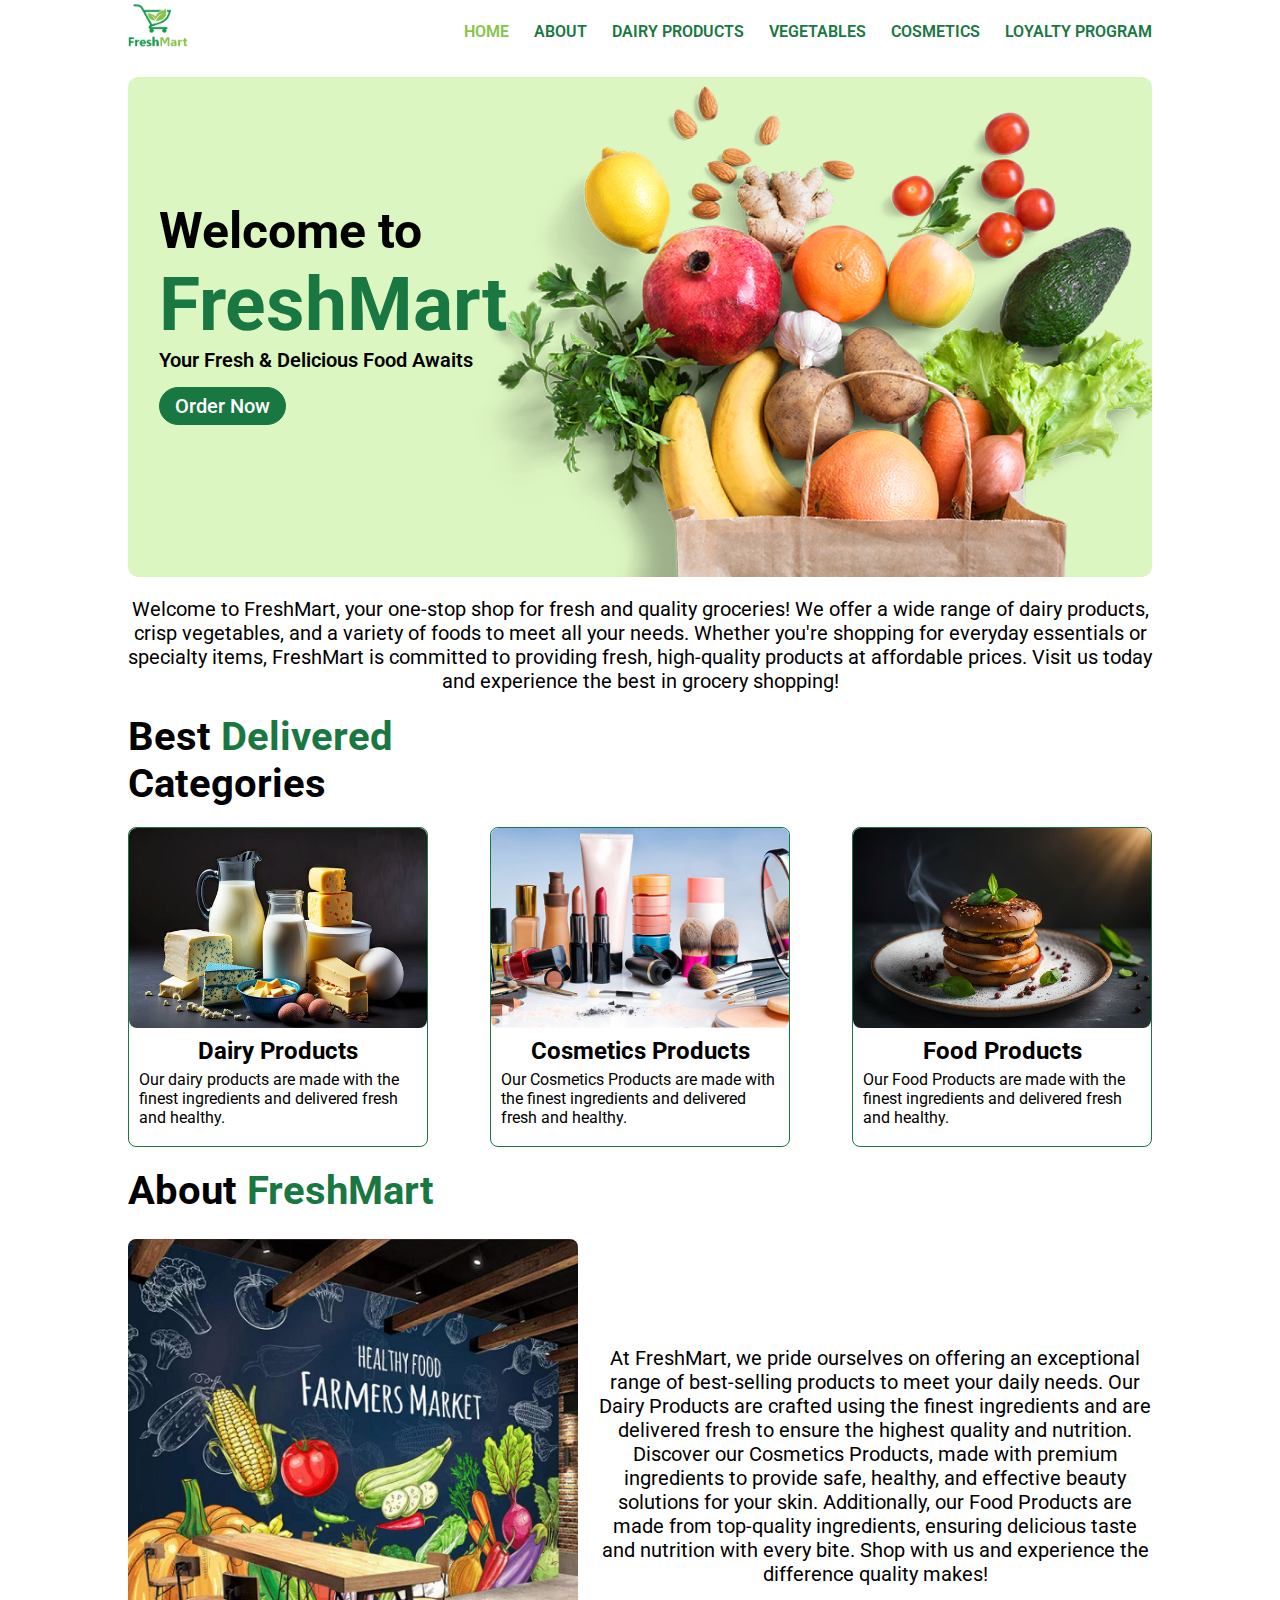
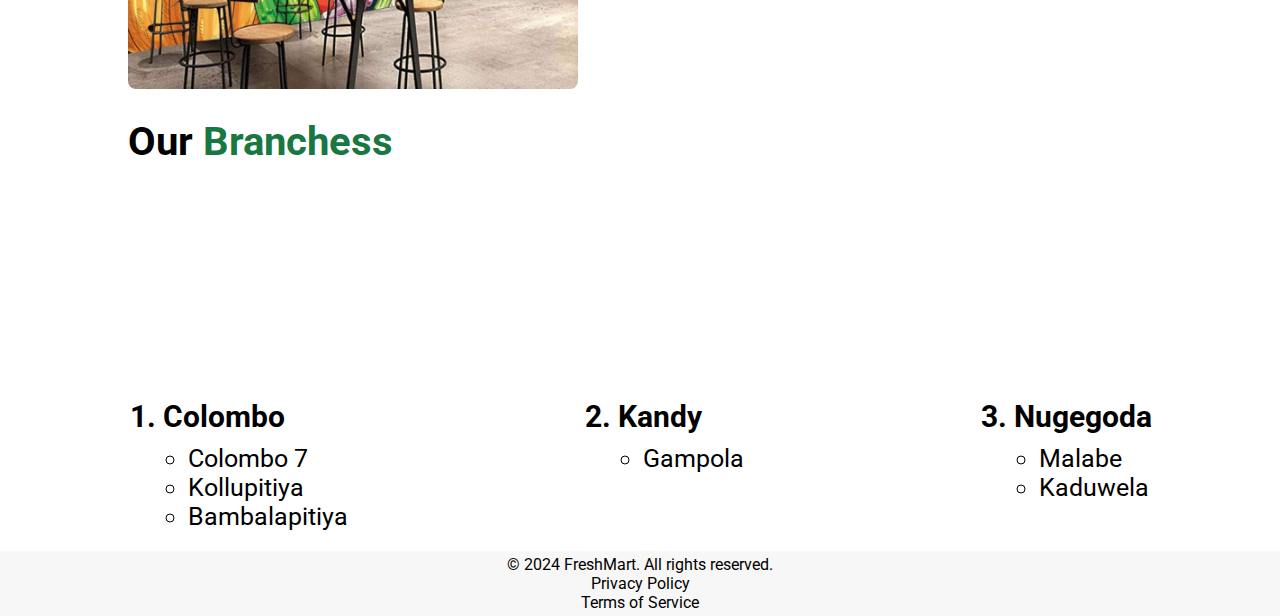
==== index.html @ 796b3b75 "add file" ====
<!DOCTYPE html>
<html lang="en">
  <head>
    <meta charset="UTF-8" />
    <meta name="viewport" content="width=device-width, initial-scale=1.0" />
    <title>FreshMart | Home</title>
    <link rel="stylesheet" href="/css/Nav.css" />
    <link rel="stylesheet" href="./css/styles.css" />
  </head>
  <body>
    <!--NavBar-->
    <header class="header">
      <nav class="navbar">
        <a href="#" class="nav-logo">
          <img src="./images/logo.png" alt="logo" class="nav-logo" />
        </a>
        <ul class="nav-menu">
          <li class="nav-item nav_li">
            <a href="./index.html" class="nav-link active_nav">Home</a>
          </li>
          <li class="nav-item nav_li">
            <a href="./about.html" class="nav-link">About</a>
          </li>
          <li class="nav-item nav_li">
            <a href="./dairy.html" class="nav-link">Dairy Products</a>
          </li>
          <li class="nav-item nav_li">
            <a href="./vegetables.html" class="nav-link">Vegetables</a>
          </li>
          <li class="nav-item nav_li">
            <a href="./cosmetics.html" class="nav-link">Cosmetics</a>
          </li>
          <li class="nav-item nav_li">
            <a href="./loyalty.html" class="nav-link">Loyalty Program</a>
          </li>
        </ul>
        <div class="hamburger">
          <span class="bar"></span>
          <span class="bar"></span>
          <span class="bar"></span>
        </div>
      </nav>
    </header>
    <!--Body-->
    <div class="contatiner">
      <!--Main Img-->
      <div class="backimg_main">
        <div class="details_home">
          <h1 class="bk_topic">
            <span
              >Welcome to <br />
              <span class="sub_topic">FreshMart</span></span
            >
          </h1>
          <p class="subpara">Your Fresh & Delicious Food Awaits</p>
          <button class="btnorder">Order Now</button>
        </div>
      </div>
      <!--Main Para-->
      <div class="main_para">
        <p>
          Welcome to FreshMart, your one-stop shop for fresh and quality
          groceries! We offer a wide range of dairy products, crisp vegetables,
          and a variety of foods to meet all your needs. Whether you're shopping
          for everyday essentials or specialty items, FreshMart is committed to
          providing fresh, high-quality products at affordable prices. Visit us
          today and experience the best in grocery shopping!
        </p>
      </div>
      <!--Categories-->
      <div>
        <h1 class="cat_topic_title">
          Best <span class="cat_sub">Delivered </span> <br />Categories
        </h1>

        <div class="cart_cat">
          <div class="card_catagory">
            <img src="./images/diry.jpg" alt="dairy" class="category_img" />
            <h2 class="cat_topic">Dairy Products</h2>
            <p class="para_card">
              Our dairy products are made with the finest ingredients and
              delivered fresh and healthy.
            </p>
          </div>
          <div class="card_catagory">
            <img src="./images/cos.jpg" alt="dairy" class="category_img" />
            <h2 class="cat_topic">Cosmetics Products</h2>
            <p class="para_card">
              Our Cosmetics Products are made with the finest ingredients and
              delivered fresh and healthy.
            </p>
          </div>
          <div class="card_catagory">
            <img src="./images/bun.jpg" alt="dairy" class="category_img" />
            <h2 class="cat_topic">Food Products</h2>
            <p class="para_card">
              Our Food Products are made with the finest ingredients and
              delivered fresh and healthy.
            </p>
          </div>
        </div>
      </div>
      <!--About-->
      <h1 class="cat_topic_title">
        About <span class="cat_sub">FreshMart </span>
      </h1>
      <div class="secontse">
        <div>
          <img src="./images/subimg.jpg" class="img_sub" />
        </div>
        <div>
          <p class="main_para">
            At FreshMart, we pride ourselves on offering an exceptional range of
            best-selling products to meet your daily needs. Our Dairy Products
            are crafted using the finest ingredients and are delivered fresh to
            ensure the highest quality and nutrition. Discover our Cosmetics
            Products, made with premium ingredients to provide safe, healthy,
            and effective beauty solutions for your skin. Additionally, our Food
            Products are made from top-quality ingredients, ensuring delicious
            taste and nutrition with every bite. Shop with us and experience the
            difference quality makes!
          </p>
        </div>
      </div>
      <!--Branchess-->
      <div>
        <h1 class="cat_topic_title">
          Our <span class="cat_sub">Branchess </span>
        </h1>
        <div>
          <iframe
            src="https://www.google.com/maps/embed?pb=!1m18!1m12!1m3!1d2028245.9052588923!2d77.59470209375!3d6.84041260000002!2m3!1f0!2f0!3f0!3m2!1i1024!2i768!4f13.1!3m3!1m2!1s0x3ae25b835bd24e77%3A0xa6f17f1f7ad6269d!2sFresh%20Mart%20Supermarket!5e0!3m2!1sen!2slk!4v1722958493032!5m2!1sen!2slk"
            class="map_fun"
          ></iframe>
        </div>
        <div class="main_branch">
          <ol class="box_set">
            <div class="box_count">
              <li class="h_topic">Colombo</li>
              <ul class="s_topic">
                <li>Colombo 7</li>
                <li>Kollupitiya</li>
                <li>Bambalapitiya</li>
              </ul>
            </div>
            <div class="box_count">
              <li class="h_topic">Kandy</li>
              <ul class="s_topic">
                <li>Gampola</li>
              </ul>
            </div>
            <div class="box_count">
              <li class="h_topic">Nugegoda</li>
              <ul class="s_topic">
                <li>Malabe</li>
                <li>Kaduwela</li>
              </ul>
            </div>
          </ol>
        </div>
      </div>
    </div>
    <!--Footer-->
    <footer>
      <p>&copy; 2024 FreshMart. All rights reserved.</p>
      <ul>
        <li class="nav_li">Privacy Policy</li>
        <li class="nav_li">Terms of Service</li>
      </ul>
    </footer>
    <script src="./js/script.js"></script>
  </body>
</html>
---- css/Nav.css ----
@import url("https://fonts.googleapis.com/css2?family=Roboto:ital,wght@0,500;1,400&display=swap");

* {
  margin: 0;
  padding: 0;
  box-sizing: border-box;
  font-family: "Roboto", sans-serif;
}

html {
  font-family: "Roboto", sans-serif;
}

.nav_li {
  list-style: none;
}

a {
  text-decoration: none;
  font-size: 25px;
}

/* .header {
  background-color: white;
} */

.navbar {
  display: flex;
  justify-content: space-between;
  align-items: center;
  padding: 4px 10%;
  font-size: 25px;
}

.hamburger {
  display: none;
}

.bar {
  display: block;
  width: 25px;
  height: 3px;
  margin: 5px auto;
  -webkit-transition: all 0.3s ease-in-out;
  transition: all 0.3s ease-in-out;
  background-color: #fff;
}

.nav-menu {
  display: flex;
  gap: 25px;
  justify-content: space-between;
  align-items: center;
}

.nav-link {
  font-size: 16px;
  font-weight: 600;
  color: #197742;
  text-transform: uppercase;
}

.nav-link:hover {
  color: #86c447;
}
.active_nav{
  color: #86c447;
}
.nav-logo {
  width: 60px;
}

footer {
  padding: 4px 10%;
  text-align: center;
  background-color: rgba(128, 128, 128, 0.066);
  cursor: pointer;
}
@media only screen and (max-width: 768px) {
  .nav-menu {
    position: fixed;
    left: -100%;
    top: 5rem;
    flex-direction: column;
    background-color: #197742;
    width: 60%;
    border-radius: 0 10px 10px 0;
    text-align: start;
    padding: 25px;
    align-items: start;
    color: white;
    z-index: 100000000000000;
    transition: 0.3s;
    box-shadow: 0 10px 27px rgba(0, 0, 0, 0.05);
  }
  .navbar {
    padding: 20px;
  }

  .nav-link {
    color: white;
    font-size: 20px;
    font-weight: 500;
  }

  .nav-menu.active {
    left: 0;
  }
  .bar {
    border-radius: 100px;
    background-color: #197742;
    color: #197742;
    border: 3px solid #197742;
    width: 30px;
  }

  .nav-item {
    margin: 0;
    gap: 2px;
  }

  .hamburger {
    display: block;
    cursor: pointer;
  }

  .hamburger.active .bar:nth-child(2) {
    opacity: 0;
  }

  .hamburger.active .bar:nth-child(1) {
    transform: translateY(8px) rotate(45deg);
  }

  .hamburger.active .bar:nth-child(3) {
    transform: translateY(-8px) rotate(-45deg);
  }
}
---- css/styles.css ----
.contatiner {
  padding: 20px 10%;
}
.backimg_main {
  background-image: url(../images/back.png);
  background-size: cover;
  height: 500px;
  background-position: center center;
  object-fit: fill;
  border-radius: 10px;
  width: 100%;
}
.cen {
  text-align: center;
}
.bk_topic {
  font-size: 50px;
}
.sub_topic {
  color: #197742;
  font-size: 75px;
}
.subpara {
  font-size: 20px;
  font-weight: 600;
}
.new_btnorder {
  margin: 1px auto;
  display: block;
  width: 90%;
}

.btnorder {
  font-size: 20px;
  font-weight: 500;
  padding: 6px 15px;
  border-radius: 80px;
  border: 1px solid #197742;
  color: white;
  margin-top: 15px;
  background-color: #197742;
  cursor: pointer;
}
.btnorder:hover {
  background-color: #197742d4;
}
.details_home {
  position: relative;
  top: 25%;
  left: 3%;
  cursor: pointer;
}
.cat_topic_title {
  font-size: 40px;
  margin: 20px 0;
}
.cat_sub {
  color: #197742;
}
.cart_cat {
  display: flex;
  align-items: center;
  gap: 30px;
  flex-wrap: wrap;
  justify-content: space-between;
}
.card_catagory {
  width: 300px;
  border-radius: 8px;
  border: 1px solid #197742;
  height: 320px;
  cursor: pointer;
}
a {
  text-decoration: none;
  color: black;
}
.card_catagory_update {
  width: 300px;
  border-radius: 8px;
  border: 1px solid #197742;
  height: 300px;
  cursor: pointer;
}
.category_img {
  width: 100%;
  border-radius: 8px;
  height: 200px;
}
.cat_topic {
  text-align: center;
  margin: 5px 0;
}

.cat_topic_updte {
  text-align: center;
  margin: 0;
}
.para_card {
  padding: 0 10px 10px 10px;
}
.main_para {
  text-align: center;
  margin: 20px 0;
  font-size: 20px;
}
.secontse {
  display: flex;
  margin: 25px 0;
  gap: 20px;
  justify-content: space-between;
  align-items: center;
}
.img_sub {
  width: 450px;
  border-radius: 8px;
}
.box_set {
  display: flex;
  justify-content: space-between;
}
.h_topic {
  font-size: 30px;
  font-weight: bold;
  margin-bottom: 10px;
}
.s_topic {
  font-size: 25px;
  padding-left: 25px;
}
.main_branch {
  padding-left: 35px;
}
.new_sub {
  font-size: 30px;
}
.map_fun {
  width: 100%;
  border-radius: 10px;
  height: 200px;
  border: 0;
  margin: 0 0 10px 0;
}
.point_one {
  margin-left: 30px;
  color: rgb(76, 73, 73);
  font-size: 20px;
  margin-top: 10px;
}
@media only screen and (max-width: 768px) {
  .backimg_main {
    height: 300px;
    width: 100%;
  }
  .contatiner {
    padding: 20px;
  }
  .bk_topic {
    font-size: 30px;
  }
  .sub_topic {
    color: #197742;
    font-size: 40px;
  }
  .subpara {
    display: none;
  }
  .cart_cat,
  .secontse,
  .box_set {
    flex-wrap: wrap;
    gap: 25px;
  }
  .img_sub {
    width: 100%;
  }
  .card_catagory,
  .card_catagory_update {
    width: 100%;
  }
  .cat_topic_title {
    text-align: center;
  }

  .cat_topic_title {
    font-size: 40px;
    margin: 0 0 10px 0;
    padding: 0;
  }
}
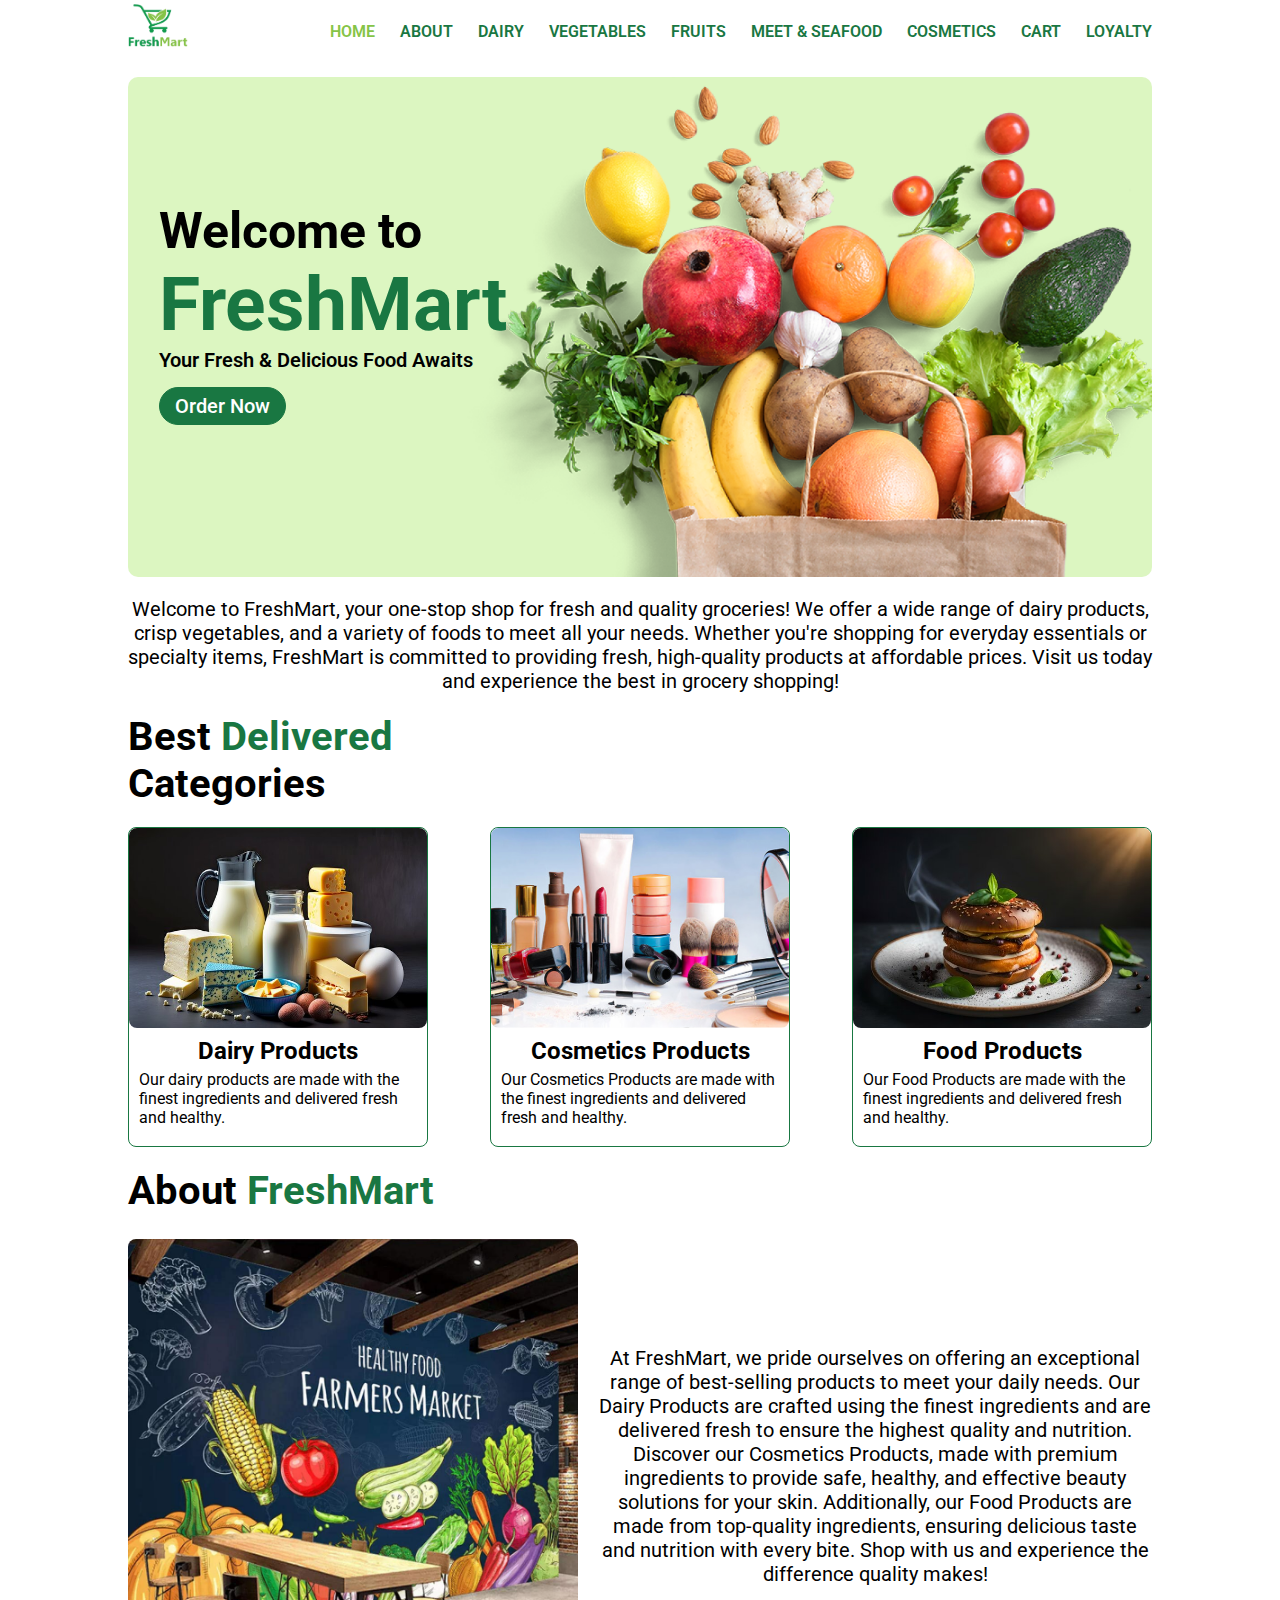
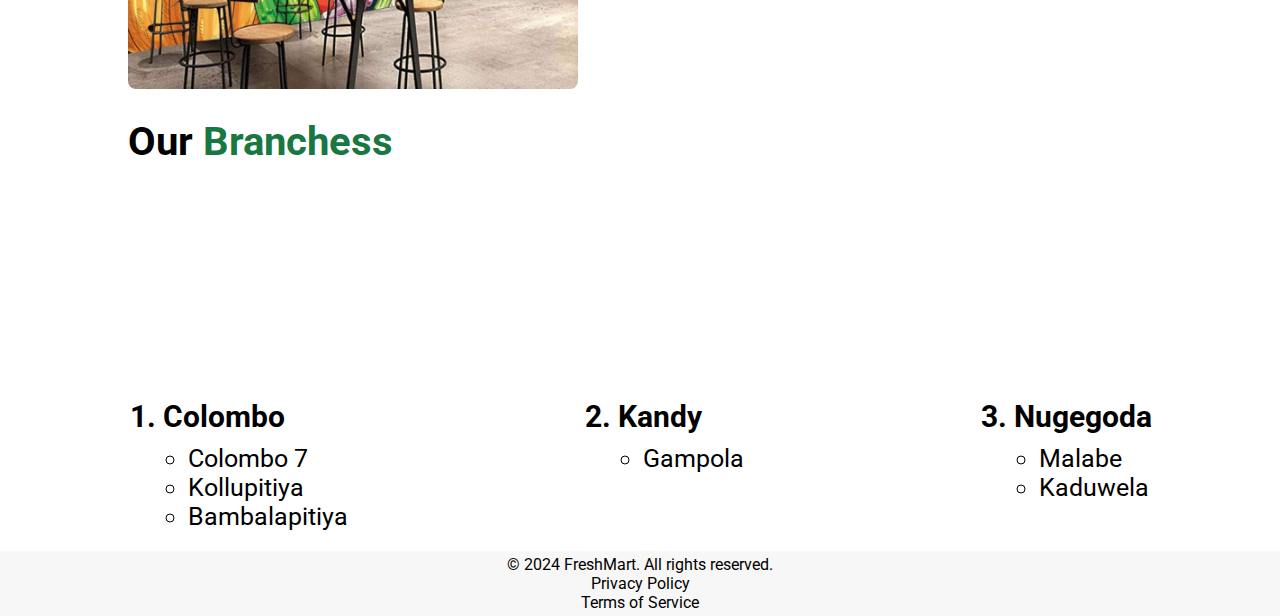
==== commit 153c35ad: "update" ====
--- a/index.html
+++ b/index.html
@@ -4,7 +4,7 @@
     <meta charset="UTF-8" />
     <meta name="viewport" content="width=device-width, initial-scale=1.0" />
     <title>FreshMart | Home</title>
-    <link rel="stylesheet" href="/css/Nav.css" />
+    <link rel="stylesheet" href="./css/Nav.css" />
     <link rel="stylesheet" href="./css/styles.css" />
   </head>
   <body>
@@ -22,16 +22,26 @@
             <a href="./about.html" class="nav-link">About</a>
           </li>
           <li class="nav-item nav_li">
-            <a href="./dairy.html" class="nav-link">Dairy Products</a>
+            <a href="./dairy.html" class="nav-link ">Dairy </a>
           </li>
           <li class="nav-item nav_li">
             <a href="./vegetables.html" class="nav-link">Vegetables</a>
           </li>
           <li class="nav-item nav_li">
+            <a href="./fruit.html" class="nav-link">Fruits</a>
+          </li>
+          <li class="nav-item nav_li">
+            <a href="./MeatSeaFood.html" class="nav-link ">Meet & Seafood</a>
+          </li>
+          <li class="nav-item nav_li">
             <a href="./cosmetics.html" class="nav-link">Cosmetics</a>
           </li>
           <li class="nav-item nav_li">
-            <a href="./loyalty.html" class="nav-link">Loyalty Program</a>
+         
+            <a href="./Cart.html" class="nav-link ">Cart</a>
+          </li>
+          <li class="nav-item nav_li">
+            <a href="./loyalty.html" class="nav-link">Loyalty</a>
           </li>
         </ul>
         <div class="hamburger">
